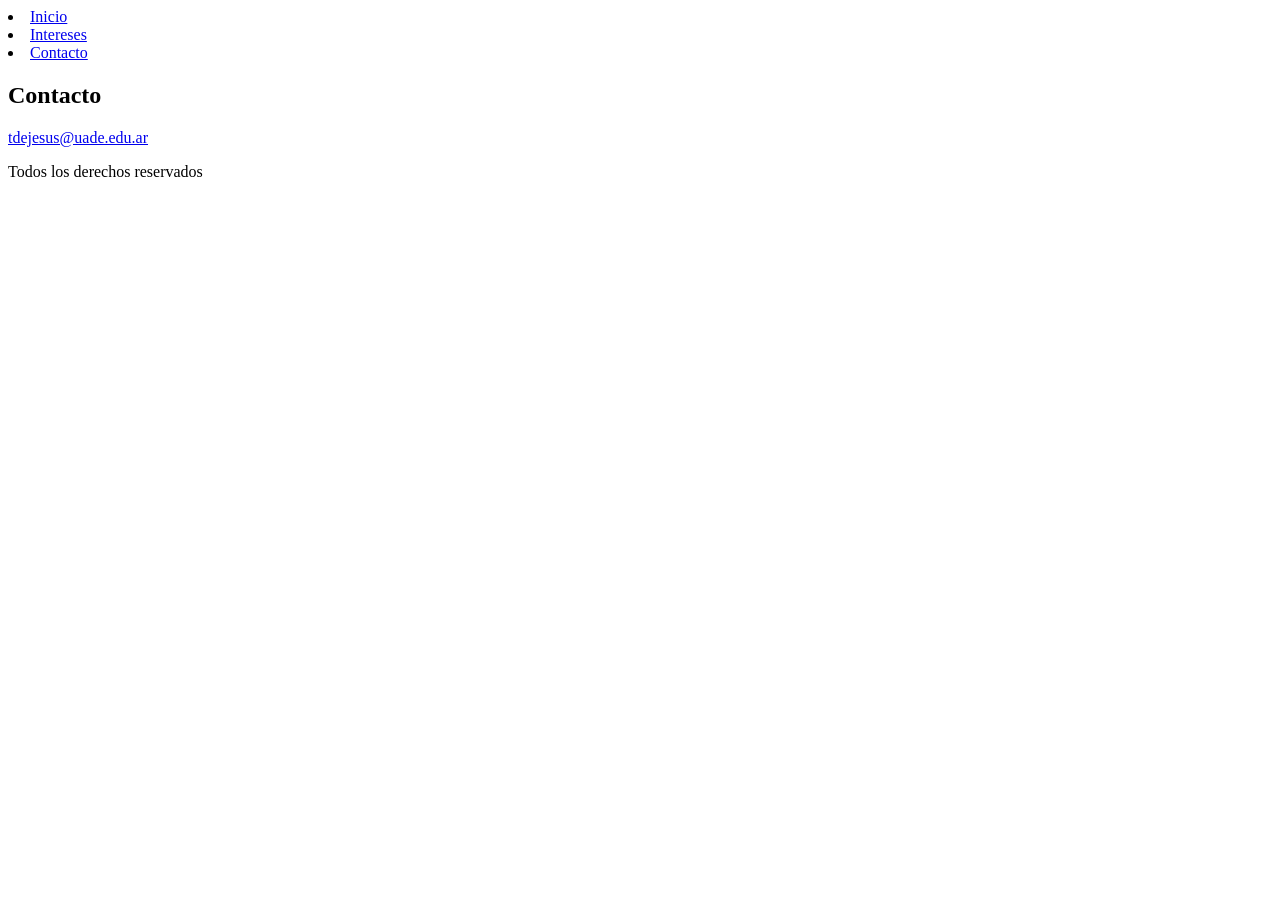
==== contacto.html @ ac8d024b "v1.0 Versión inicial" ====
<!DOCTYPE html>
<html lang="es">
<head>
    <meta charset="UTF-8">
    <meta name="viewport" content="width=device-width, initial-scale=1.0">
    <title>Mi primer sitio</title>
</head>
<body>
    <header>
        <nav>
            <li><a href="index.html">Inicio</a></li>
            <li><a href="intereses.html">Intereses</a></li>
            <li><a href="Contacto.html">Contacto</a></li>
        </nav>
    </header>
    <main>
        <h2>Contacto</h2>
        <a href="mailto:tdejesus@uade.edu.ar">tdejesus@uade.edu.ar</a>
    </main>
    <footer>
<p>Todos los derechos reservados</p>
    </footer>
</body>
</html>
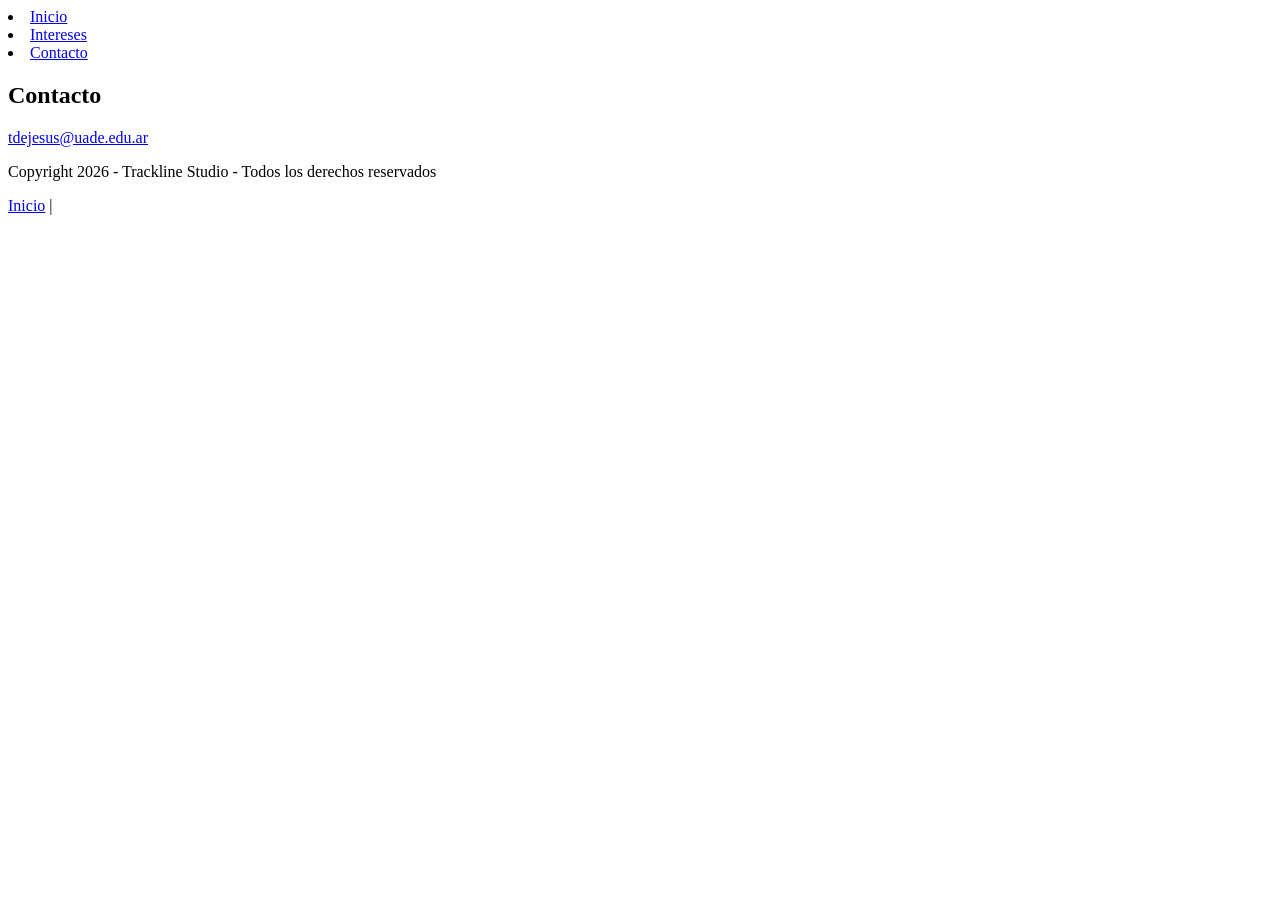
==== commit 5345253e: "Update contacto - Tarea 4.html" ====
--- a/contacto.html
+++ b/contacto.html
@@ -3,22 +3,28 @@
 <head>
     <meta charset="UTF-8">
     <meta name="viewport" content="width=device-width, initial-scale=1.0">
-    <title>Mi primer sitio</title>
+    <title>Thiago Ezequiel de Jesus</title>
+    <link rel="stylesheet" href="estilos.css">
 </head>
-<body>
-    <header>
+<body class="home-page">
+    <header class="site-header">
         <nav>
             <li><a href="index.html">Inicio</a></li>
             <li><a href="intereses.html">Intereses</a></li>
-            <li><a href="Contacto.html">Contacto</a></li>
+            <li><a href="contacto.html">Contacto</a></li>
         </nav>
     </header>
-    <main>
+    <main class="page-shell">
         <h2>Contacto</h2>
         <a href="mailto:tdejesus@uade.edu.ar">tdejesus@uade.edu.ar</a>
     </main>
-    <footer>
-<p>Todos los derechos reservados</p>
+    <footer class="site-footer">
+        <div class="footer-inner">
+            <p>Copyright 2026 - Trackline Studio - Todos los derechos reservados</p>
+            <div class="footer-bottom">
+                <a href="index.html">Inicio</a> |
+            </div>
+        </div>
     </footer>
 </body>
-</html>+</html>
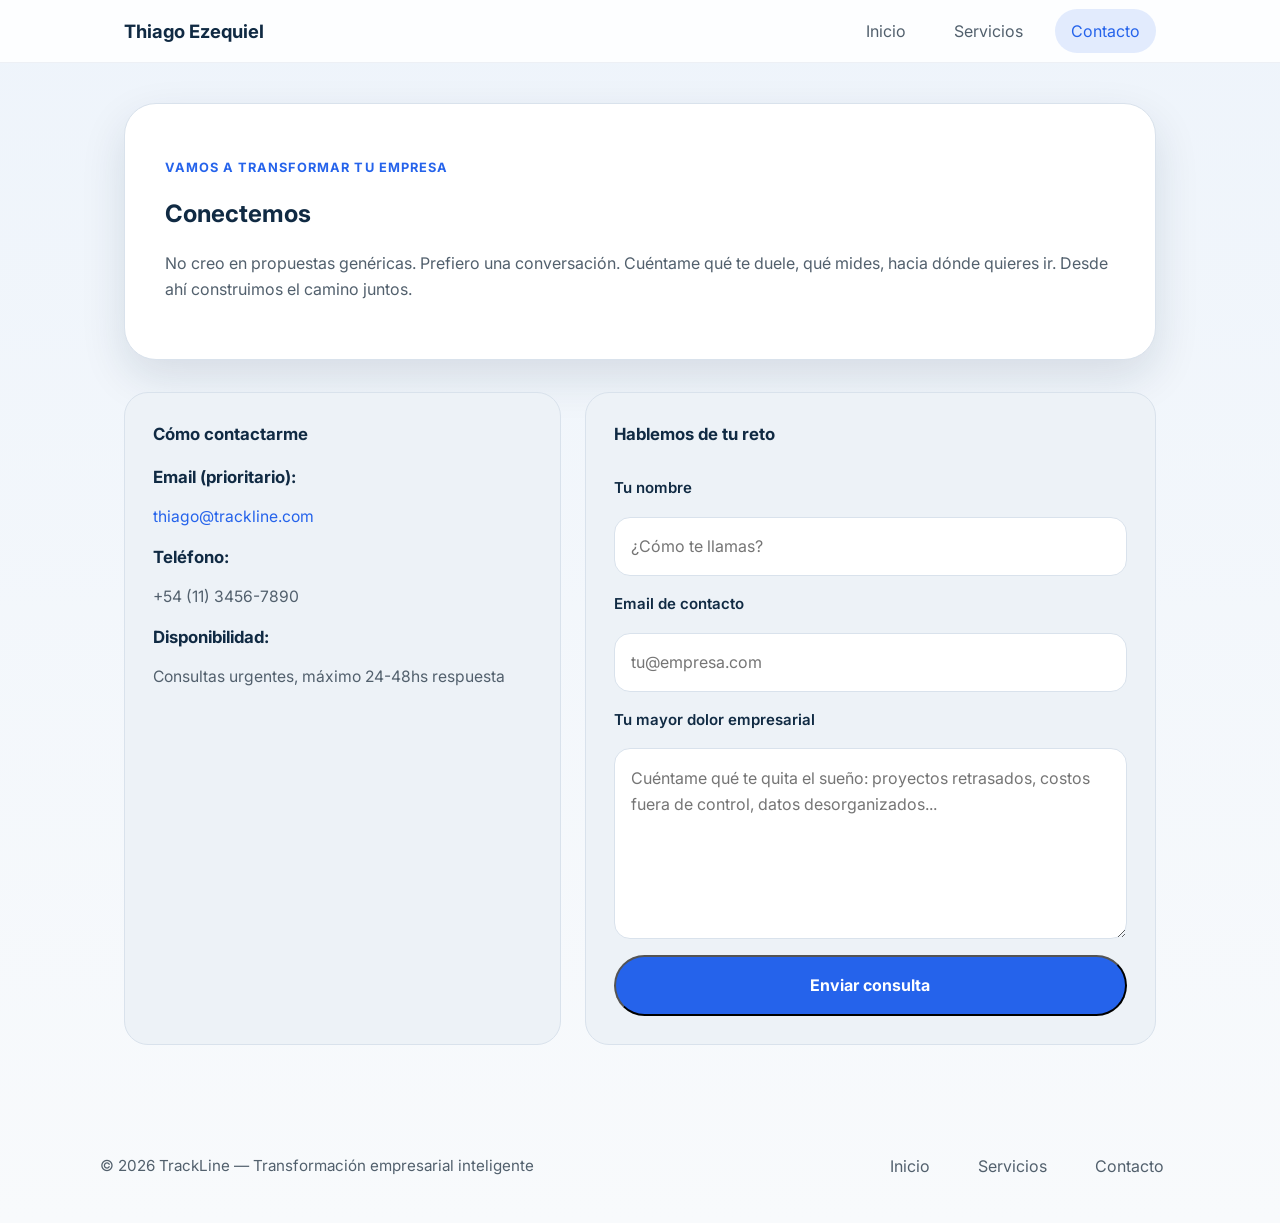
==== commit 5d08185a: "Actualización a perfil profesional" ====
--- a/contacto.html
+++ b/contacto.html
@@ -3,27 +3,65 @@
 <head>
     <meta charset="UTF-8">
     <meta name="viewport" content="width=device-width, initial-scale=1.0">
-    <title>Thiago Ezequiel de Jesus</title>
+    <title>Transformación empresarial — Thiago Ezequiel</title>
     <link rel="stylesheet" href="estilos.css">
 </head>
-<body class="home-page">
+<body>
     <header class="site-header">
-        <nav>
-            <li><a href="index.html">Inicio</a></li>
-            <li><a href="intereses.html">Intereses</a></li>
-            <li><a href="contacto.html">Contacto</a></li>
-        </nav>
+        <div class="nav-inner">
+            <a class="brand" href="index.html">Thiago Ezequiel</a>
+            <nav aria-label="Navegación principal">
+                <ul>
+                    <li><a href="index.html">Inicio</a></li>
+                    <li><a href="intereses.html">Servicios</a></li>
+                    <li><a href="contacto.html" class="active">Contacto</a></li>
+                </ul>
+            </nav>
+        </div>
     </header>
+
     <main class="page-shell">
-        <h2>Contacto</h2>
-        <a href="mailto:tdejesus@uade.edu.ar">tdejesus@uade.edu.ar</a>
+        <section class="section-block">
+            <p class="section-label">Vamos a transformar tu empresa</p>
+            <h1>Conectemos</h1>
+            <p class="section-copy">No creo en propuestas genéricas. Prefiero una conversación. Cuéntame qué te duele, qué mides, hacia dónde quieres ir. Desde ahí construimos el camino juntos.</p>
+        </section>
+
+        <section class="contact-grid">
+            <div class="card">
+                <h2>Cómo contactarme</h2>
+                <ul class="contact-details">
+                    <li><strong>Email (prioritario):</strong> <a href="mailto:thiago@trackline.com">thiago@trackline.com</a></li>
+                    <li><strong>Teléfono:</strong> +54 (11) 3456-7890</li>
+                    <li><strong>Disponibilidad:</strong> Consultas urgentes, máximo 24-48hs respuesta</li>
+                </ul>
+            </div>
+            <div class="card form-card">
+                <h2>Hablemos de tu reto</h2>
+                <form>
+                    <label for="name">Tu nombre</label>
+                    <input id="name" type="text" placeholder="¿Cómo te llamas?">
+
+                    <label for="email">Email de contacto</label>
+                    <input id="email" type="email" placeholder="tu@empresa.com">
+
+                    <label for="message">Tu mayor dolor empresarial</label>
+                    <textarea id="message" rows="6" placeholder="Cuéntame qué te quita el sueño: proyectos retrasados, costos fuera de control, datos desorganizados..."></textarea>
+
+                    <button class="btn btn-primary" type="submit">Enviar consulta</button>
+                </form>
+            </div>
+        </section>
     </main>
+
     <footer class="site-footer">
         <div class="footer-inner">
-            <p>Copyright 2026 - Trackline Studio - Todos los derechos reservados</p>
-            <div class="footer-bottom">
-                <a href="index.html">Inicio</a> |
-            </div>
+            <p>© 2026 TrackLine — Transformación empresarial inteligente</p>
+            <nav aria-label="Navegación secundaria">
+                <a href="index.html">Inicio</a>
+                <a href="intereses.html">Servicios</a>
+                <a href="contacto.html">Contacto</a>
+            </nav>
         </div>
     </footer>
 </body>
--- a/estilos.css
+++ b/estilos.css
@@ -0,0 +1,411 @@
+@import url("https://fonts.googleapis.com/css2?family=Inter:wght@400;500;600;700&display=swap");
+
+:root {
+    --bg: #f5f7fb;
+    --surface: #ffffff;
+    --surface-strong: #edf2f7;
+    --text: #102a43;
+    --muted: #52606d;
+    --accent: #2563eb;
+    --accent-soft: rgba(37, 99, 235, 0.12);
+    --border: #d9e2ec;
+    --shadow: 0 18px 45px rgba(16, 42, 67, 0.12);
+}
+
+* {
+    box-sizing: border-box;
+}
+
+html {
+    scroll-behavior: smooth;
+}
+
+body {
+    margin: 0;
+    min-height: 100vh;
+    font-family: "Inter", system-ui, sans-serif;
+    color: var(--text);
+    background: linear-gradient(180deg, #eef4fb 0%, #f8fafc 100%);
+    line-height: 1.65;
+}
+
+img {
+    max-width: 100%;
+    display: block;
+}
+
+button,
+input,
+textarea {
+    font: inherit;
+}
+
+.site-header {
+    background: rgba(255, 255, 255, 0.85);
+    backdrop-filter: blur(12px);
+    position: sticky;
+    top: 0;
+    z-index: 10;
+    border-bottom: 1px solid rgba(148, 163, 184, 0.15);
+}
+
+.nav-inner {
+    max-width: 1080px;
+    margin: 0 auto;
+    padding: 1rem 1.5rem;
+    display: flex;
+    align-items: center;
+    justify-content: space-between;
+    gap: 1rem;
+}
+
+.brand {
+    color: var(--text);
+    text-decoration: none;
+    font-weight: 700;
+    font-size: 1.15rem;
+}
+
+nav ul {
+    list-style: none;
+    display: flex;
+    gap: 1rem;
+    margin: 0;
+    padding: 0;
+    flex-wrap: wrap;
+}
+
+nav a {
+    color: var(--muted);
+    text-decoration: none;
+    padding: 0.75rem 1rem;
+    border-radius: 999px;
+    transition: background 0.25s ease, color 0.25s ease;
+}
+
+nav a:hover,
+nav a.active {
+    background: var(--accent-soft);
+    color: var(--accent);
+}
+
+.page-shell {
+    width: min(1080px, 100%);
+    margin: 0 auto;
+    padding: 2.5rem 1.5rem 4rem;
+    display: grid;
+    gap: 2rem;
+}
+
+.hero-panel,
+.section-block,
+.contact-grid,
+.cards-grid {
+    width: 100%;
+}
+
+.hero-panel {
+    background: var(--surface);
+    border: 1px solid var(--border);
+    border-radius: 32px;
+    padding: 3rem;
+    box-shadow: var(--shadow);
+}
+
+.eyebrow,
+.section-label {
+    display: inline-flex;
+    margin-bottom: 1rem;
+    color: var(--accent);
+    font-weight: 700;
+    letter-spacing: 0.08em;
+    text-transform: uppercase;
+    font-size: 0.8rem;
+}
+
+.hero-panel h1,
+.section-block h1,
+.card h2,
+.split-block h2,
+.form-card h2 {
+    margin: 0;
+    color: var(--text);
+}
+
+.hero-panel h1 {
+    font-size: clamp(2.5rem, 4vw, 4rem);
+    line-height: 1.02;
+    margin-bottom: 1rem;
+}
+
+.hero-copy,
+.section-copy,
+.card p,
+.split-block p,
+.contact-details li,
+form label {
+    color: var(--muted);
+}
+
+.hero-copy {
+    max-width: 700px;
+    font-size: 1.05rem;
+    margin-bottom: 2rem;
+}
+
+.hero-actions {
+    display: flex;
+    flex-wrap: wrap;
+    gap: 1rem;
+    margin-bottom: 2.5rem;
+}
+
+.btn {
+    display: inline-flex;
+    align-items: center;
+    justify-content: center;
+    padding: 0.95rem 1.6rem;
+    border-radius: 999px;
+    font-weight: 700;
+    text-decoration: none;
+    transition: transform 0.2s ease, box-shadow 0.2s ease, background 0.2s ease;
+}
+
+.btn-primary {
+    background: var(--accent);
+    color: #fff;
+}
+
+.btn-secondary {
+    background: var(--surface-strong);
+    color: var(--text);
+    border: 1px solid var(--border);
+}
+
+.btn:hover {
+    transform: translateY(-2px);
+    box-shadow: 0 14px 30px rgba(37, 99, 235, 0.18);
+}
+
+.hero-grid {
+    display: grid;
+    gap: 1.5rem;
+    grid-template-columns: repeat(2, minmax(0, 1fr));
+}
+
+.hero-grid article {
+    background: var(--surface-strong);
+    border: 1px solid var(--border);
+    border-radius: 24px;
+    padding: 1.6rem;
+}
+
+.hero-list {
+    list-style: none;
+    margin: 1rem 0 0;
+    padding: 0;
+    display: grid;
+    gap: 0.75rem;
+}
+
+.hero-list li {
+    padding: 0.85rem 1rem;
+    background: rgba(37, 99, 235, 0.08);
+    border-radius: 999px;
+    color: var(--text);
+    font-weight: 600;
+}
+
+.section-block {
+    background: var(--surface);
+    border: 1px solid var(--border);
+    border-radius: 32px;
+    padding: 2.5rem;
+    box-shadow: var(--shadow);
+}
+
+.cards-grid {
+    display: grid;
+    gap: 1.5rem;
+    grid-template-columns: repeat(3, minmax(0, 1fr));
+    margin-top: 1.75rem;
+}
+
+.card {
+    background: var(--surface-strong);
+    border: 1px solid var(--border);
+    border-radius: 24px;
+    padding: 1.75rem;
+}
+
+.card strong,
+.card h2 {
+    display: block;
+    margin-bottom: 0.75rem;
+    color: var(--text);
+    font-size: 1.05rem;
+}
+
+.card p,
+.split-block p,
+.contact-details li {
+    margin: 0;
+    font-size: 0.98rem;
+}
+
+.split-block {
+    display: grid;
+    grid-template-columns: repeat(2, minmax(0, 1fr));
+    gap: 2rem;
+}
+
+.split-block article {
+    background: var(--surface-strong);
+    border: 1px solid var(--border);
+    border-radius: 24px;
+    padding: 1.75rem;
+}
+
+.hero-portrait {
+    margin: 0 0 2rem;
+}
+
+.profile-image {
+    width: min(100%, 240px);
+    aspect-ratio: 1 / 1;
+    object-fit: cover;
+    border-radius: 50%;
+    border: 6px solid rgba(255, 255, 255, 0.95);
+    box-shadow: 0 20px 50px rgba(15, 23, 42, 0.16);
+    margin: 0;
+}
+
+.contact-grid {
+    display: grid;
+    gap: 1.5rem;
+    grid-template-columns: 1.3fr 1.7fr;
+}
+
+.contact-details {
+    list-style: none;
+    padding: 0;
+    margin: 1rem 0 0;
+    display: grid;
+    gap: 0.9rem;
+}
+
+.contact-details li {
+    color: var(--muted);
+}
+
+.contact-details a {
+    color: var(--accent);
+    text-decoration: none;
+}
+
+.card.form-card {
+    display: grid;
+    gap: 1rem;
+}
+
+form {
+    display: grid;
+    gap: 1rem;
+}
+
+form label {
+    font-size: 0.94rem;
+    font-weight: 600;
+    color: var(--text);
+}
+
+form input,
+form textarea {
+    width: 100%;
+    padding: 0.95rem 1rem;
+    border-radius: 16px;
+    border: 1px solid var(--border);
+    background: var(--surface);
+    color: var(--text);
+    outline: none;
+    transition: border-color 0.2s ease, box-shadow 0.2s ease;
+}
+
+form input:focus,
+form textarea:focus {
+    border-color: rgba(37, 99, 235, 0.5);
+    box-shadow: 0 0 0 4px rgba(37, 99, 235, 0.08);
+}
+
+footer {
+    padding: 2rem 1.5rem;
+    background: transparent;
+}
+
+.footer-inner {
+    max-width: 1080px;
+    margin: 0 auto;
+    display: flex;
+    gap: 1rem;
+    justify-content: space-between;
+    align-items: center;
+    flex-wrap: wrap;
+}
+
+footer p {
+    margin: 0;
+    color: var(--muted);
+    font-size: 0.95rem;
+}
+
+footer nav {
+    display: flex;
+    gap: 1rem;
+    flex-wrap: wrap;
+}
+
+footer nav a {
+    color: var(--muted);
+    text-decoration: none;
+}
+
+@media (max-width: 980px) {
+    .hero-grid,
+    .split-block,
+    .contact-grid,
+    .cards-grid {
+        grid-template-columns: 1fr;
+    }
+}
+
+@media (max-width: 640px) {
+    .nav-inner {
+        flex-direction: column;
+        align-items: flex-start;
+    }
+
+    .hero-portrait {
+        display: flex;
+        justify-content: center;
+    }
+
+    .profile-image {
+        width: min(100%, 200px);
+    }
+
+    .page-shell {
+        padding: 1.5rem 1rem 3rem;
+    }
+
+    .hero-panel {
+        padding: 2rem;
+    }
+
+    .section-block {
+        padding: 2rem;
+    }
+
+    .hero-panel h1 {
+        font-size: 2.5rem;
+    }
+}
